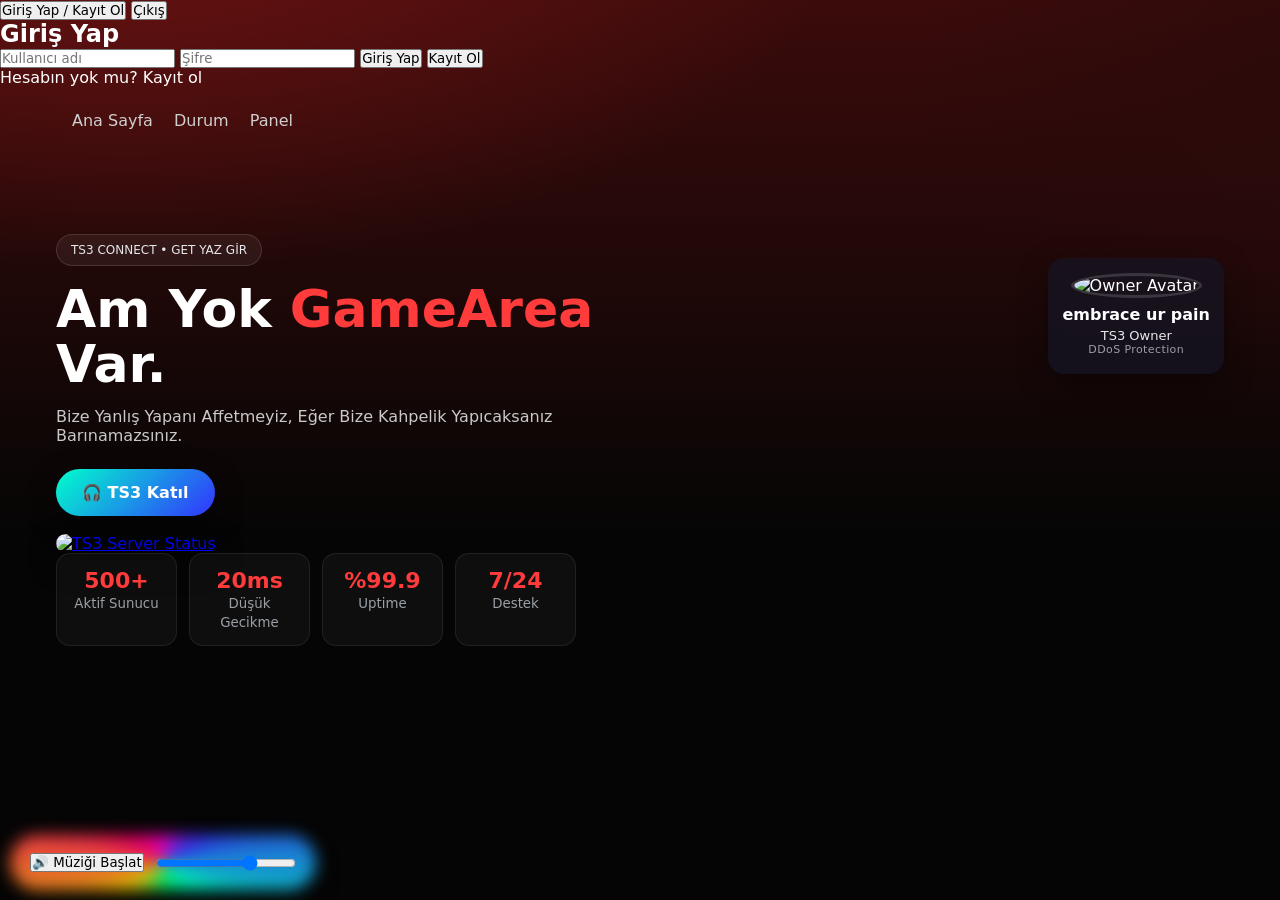
==== index.html @ 4b2b4528 "Update index.html" ====
<!DOCTYPE html>
<html lang="tr">
<head>
  <meta charset="UTF-8" />
  <meta name="viewport" content="width=device-width, initial-scale=1.0"/>
  <title>GameArea TS3 Music Bot</title>
  <link rel="stylesheet" href="css/style.css" />
</head>
<body>
    <div class="auth-bar">
  <span id="welcomeText"></span>
  <button id="openAuth" class="auth-btn">Giriş Yap / Kayıt Ol</button>
  <button id="logoutBtn" class="auth-btn hidden">Çıkış</button>
</div>

<div id="authModal" class="modal hidden">
  <div class="modal-content">
    <h2 id="authTitle">Giriş Yap</h2>

    <input type="text" id="username" placeholder="Kullanıcı adı">
    <input type="password" id="password" placeholder="Şifre">

    <button id="loginBtn">Giriş Yap</button>
    <button id="registerBtn">Kayıt Ol</button>

    <p class="switch-auth" id="switchAuth">Hesabın yok mu? Kayıt ol</p>
  </div>
</div>
  <header class="navbar">
    <nav>
      <a href="#">Ana Sayfa</a>
      <a href="#">Durum</a>
      <a href="#">Panel</a>
    </nav>
  </header>

  <main class="hero-wrap">
    <section class="hero-left">
      <span class="pill">TS3 CONNECT • GET YAZ GİR</span>
      <h1>Am Yok <span>GameArea</span> Var.</h1>
      <p>
        Bize Yanlış Yapanı Affetmeyiz, Eğer Bize Kahpelik Yapıcaksanız Barınamazsınız.
      </p>

      <div class="cta">
        <a class="join-ts" href="ts3server://get:9987">
  🎧 TS3 Katıl
</a>
      </div>
      <div class="ts3-status">
  <a href="https://www.gametracker.com/server_info/51.210.203.176:9987/" target="_blank" rel="noreferrer">
    <img 
      src="https://cache.gametracker.com/server_info/51.210.203.176:9987/b_560_95_1.png"
      alt="TS3 Server Status"
    />
  </a>
</div>


      <div class="stats">
        <div class="stat"><b>500+</b><small>Aktif Sunucu</small></div>
        <div class="stat"><b>20ms</b><small>Düşük Gecikme</small></div>
        <div class="stat"><b>%99.9</b><small>Uptime</small></div>
        <div class="stat"><b>7/24</b><small>Destek</small></div>
      </div>
    </section>

    <aside class="hero-right">
     <div class="owners">
  <div class="owner-card">
    <img src="assets/owner.png" alt="Owner Avatar">
    <div class="owner-name">embrace ur pain</div>
    <div class="owner-role">
      TS3 Owner <span class="owner-motto">DDoS Protection</span>
    </div>
  </div>
</div>
      </div>
    </aside>
  </main>
<canvas id="snow"></canvas>
</body>
</html>
<div class="music-controls">
  <button id="musicToggle" class="music-btn">🔊 Müziği Başlat</button>

  <input 
    type="range" 
    id="volumeControl" 
    min="0" 
    max="100" 
    value="70"
  >
</div>

<audio id="bgMusic" src="assets/gamearea.mp3"></audio>
</button>

<audio id="bgm" src="assets/gamearea.mp3" preload="auto" loop></audio>
<script src="js/main.js"></script>
---- css/style.css ----
:root{
  --bg1:#3b0b0b;
  --bg2:#050505;
  --card:#0f0f12;
  --muted:#9aa0a6;
  --red:#ff3b3b;
  --green:#22c55e;
}

*{box-sizing:border-box;margin:0;padding:0;font-family:Inter,system-ui,Arial}

body{
  min-height:100vh;
  color:#fff;
  background:
    radial-gradient(1200px 600px at 10% -10%, #6b1212 0%, transparent 60%),
    radial-gradient(900px 500px at 110% 10%, #2a0a0a 0%, transparent 55%),
    linear-gradient(180deg, var(--bg1), var(--bg2) 60%);
}

.navbar{
  max-width:1200px;
  margin:0 auto;
  padding:24px 16px;
  display:flex;
  justify-content:space-between;
  align-items:center;
}

.brand{font-weight:800;color:#00ff8c;font-size:22px}
.navbar a{color:#cfcfcf;text-decoration:none;margin-left:16px}
.navbar a:hover{color:#fff}

.hero-wrap{
  max-width:1200px;
  margin:0 auto;
  padding:80px 16px 40px;
  display:grid;
  grid-template-columns: 1.1fr .9fr;
  gap:32px;
}

.pill{
  display:inline-block;
  padding:8px 14px;
  border-radius:999px;
  background:rgba(255,255,255,.06);
  border:1px solid rgba(255,255,255,.12);
  margin-bottom:16px;
  font-size:12px;
  color:#e5e7eb;
}

.hero-left h1{font-size:52px;line-height:1.05;margin-bottom:16px}
.hero-left h1 span{color:var(--red)}
.hero-left p{color:#c9c9c9;max-width:560px;margin-bottom:24px}

.cta{display:flex;gap:12px;margin-bottom:18px}

.btn{
  padding:12px 18px;border-radius:12px;text-decoration:none;font-weight:700;border:1px solid transparent;
}
.btn.primary{
  background:linear-gradient(180deg,#ff5b5b,#ff2b2b);
  color:#fff;box-shadow:0 10px 30px rgba(255,59,59,.35);
}
.btn.ghost{
  background:rgba(255,255,255,.04);
  border-color:rgba(255,255,255,.12);
  color:#fff;
}

.perks{display:flex;gap:16px;color:#cfd3d8;margin-bottom:26px;flex-wrap:wrap}

.stats{display:grid;grid-template-columns:repeat(4,1fr);gap:12px;max-width:520px}
.stat{
  background:rgba(255,255,255,.04);
  border:1px solid rgba(255,255,255,.08);
  border-radius:14px;
  padding:14px 10px;
  text-align:center;
}
.stat b{display:block;color:var(--red);font-size:22px}
.stat small{color:var(--muted)}

.hero-right{display:flex;align-items:flex-start;justify-content:flex-end}

.status-card{
  width:100%;max-width:420px;
  background:
    linear-gradient(180deg, rgba(255,255,255,.06), rgba(255,255,255,.02)),
    var(--card);
  border:1px solid rgba(255,255,255,.12);
  border-radius:22px;
  padding:18px;
  box-shadow:0 30px 80px rgba(0,0,0,.55), inset 0 1px 0 rgba(255,255,255,.08);
}

.status-head{display:flex;align-items:center;justify-content:space-between;margin-bottom:14px}
.status-head small{color:var(--muted)}
.badge{padding:6px 12px;border-radius:999px;font-weight:700;font-size:12px}
.badge.online{background:rgba(34,197,94,.15);color:var(--green);border:1px solid rgba(34,197,94,.35)}

.status-grid{display:grid;grid-template-columns:repeat(2,1fr);gap:10px;margin:14px 0 18px}
.status-grid > div{
  background:rgba(255,255,255,.04);
  border:1px solid rgba(255,255,255,.08);
  border-radius:14px;
  padding:12px;
}
.status-grid strong{display:block;color:#e5e7eb;font-size:12px}
.status-grid span{color:#cfd3d8}

.card-actions{display:flex;gap:10px}

/* Müzik butonu */
.sound-hint{
  position: fixed;
  right: 18px;
  bottom: 18px;
  background: rgba(0,0,0,.6);
  border: 1px solid rgba(255,255,255,.2);
  backdrop-filter: blur(6px);
  padding: 10px 14px;
  border-radius: 999px;
  cursor: pointer;
  font-weight: 700;
  box-shadow: 0 10px 30px rgba(0,0,0,.5);
}

@media (max-width: 900px){
  .hero-wrap{grid-template-columns:1fr}
  .stats{grid-template-columns:repeat(2,1fr)}
}
#snow {
  position: fixed;
  inset: 0;
  pointer-events: none;
  z-index: 5;
}
.music-btn::before {
  content: "";
  position: absolute;
  inset: -8px;              /* Etrafındaki renkli alanı küçülttük */
  border-radius: 999px;
  background: linear-gradient(
    90deg,
    #ff0066,
    #7c7cff,
    #00f2ff,
    #7cff00,
    #ffb703,
    #ff0066
  );
  filter: blur(10px);      /* Blur'u azalttık */
  z-index: -1;
  animation: spin 4s linear infinite;
}

@keyframes spin {
  from { filter: blur(10px) hue-rotate(0deg); }
  to   { filter: blur(10px) hue-rotate(360deg); }
}

.music-btn::before {
  content: "";
  position: absolute;
  inset: -6px;
  border-radius: 999px;
  background: conic-gradient(
    #ff00cc,
    #3333ff,
    #00ffcc,
    #00ff66,
    #ffcc00,
    #ff0066,
    #ff00cc
  );
  filter: blur(8px);
  opacity: .9;
  z-index: -1;
  animation: spin 6s linear infinite;
}

.music-btn.paused::before {
  animation-play-state: paused;
  opacity: .5;
}

@keyframes spin {
  to { transform: rotate(360deg); }
}
.join-ts {
  display: inline-block;
  padding: 14px 26px;
  border-radius: 999px;
  font-weight: 800;
  text-decoration: none;
  color: #fff;
  background: linear-gradient(135deg, #00ffcc, #3333ff);
  box-shadow: 0 10px 30px rgba(0,0,0,.35);
  transition: transform 0.2s ease, box-shadow .15s ease;
}

.join-ts:hover {
  transform: translateY(-2px) scale(1.03);
  box-shadow: 0 14px 40px rgba(0,0,0,.45);
}
.ts3-status img {
  max-width: 100%;
  border-radius: 12px;
  box-shadow: 0 10px 30px rgba(0,0,0,.35);
}
.owners {
  display: grid;
  grid-template-columns: repeat(auto-fit, minmax(160px, 1fr));
  gap: 16px;
  margin-top: 24px;
}

.owner-card {
  background: rgba(20, 24, 40, .65);
  border-radius: 16px;
  padding: 18px 14px;
  text-align: center;
  backdrop-filter: blur(8px);
  box-shadow: 0 10px 30px rgba(0,0,0,.35);
}

.owner-card img {
  width: 86px;
  height: 86px;
  border-radius: 50%;
  object-fit: cover;
  margin-bottom: 10px;
  box-shadow: 0 0 0 3px rgba(255,255,255,.15);
}

.owner-name {
  font-weight: 800;
  color: #fff;
  margin-bottom: 4px;
}

.owner-role {
  font-size: 13px;
  opacity: .9;
}

.owner-motto {
  display: block;
  font-size: 11px;
  opacity: .65;
  letter-spacing: .4px;
}
.music-controls {
  position: fixed;
  left: 16px;
  bottom: 16px;
  z-index: 9999;

  display: flex;
  align-items: center;
  gap: 12px;

  background: rgba(10, 10, 20, 0.6);
  backdrop-filter: blur(10px);
  padding: 12px 14px;
  border-radius: 16px;
  box-shadow: 0 10px 30px rgba(0, 0, 0, 0.4);
}

#volumeControl {
  width: 140px;
}
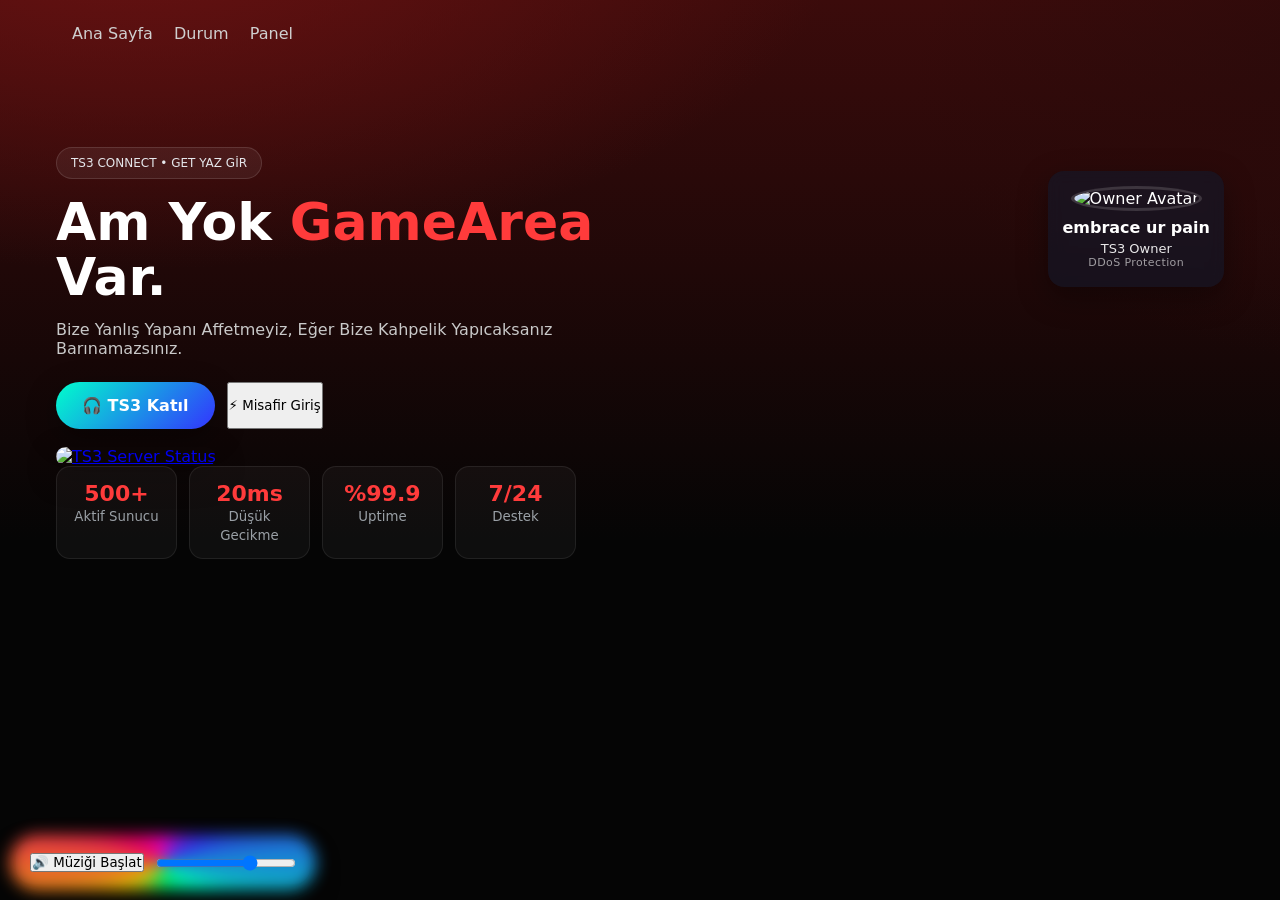
==== commit eaa7635d: "Update index.html" ====
--- a/index.html
+++ b/index.html
@@ -7,25 +7,8 @@
   <link rel="stylesheet" href="css/style.css" />
 </head>
 <body>
-    <div class="auth-bar">
-  <span id="welcomeText"></span>
-  <button id="openAuth" class="auth-btn">Giriş Yap / Kayıt Ol</button>
-  <button id="logoutBtn" class="auth-btn hidden">Çıkış</button>
-</div>
 
-<div id="authModal" class="modal hidden">
-  <div class="modal-content">
-    <h2 id="authTitle">Giriş Yap</h2>
-
-    <input type="text" id="username" placeholder="Kullanıcı adı">
-    <input type="password" id="password" placeholder="Şifre">
-
-    <button id="loginBtn">Giriş Yap</button>
-    <button id="registerBtn">Kayıt Ol</button>
-
-    <p class="switch-auth" id="switchAuth">Hesabın yok mu? Kayıt ol</p>
-  </div>
-</div>
+  <!-- NAV -->
   <header class="navbar">
     <nav>
       <a href="#">Ana Sayfa</a>
@@ -34,6 +17,7 @@
     </nav>
   </header>
 
+  <!-- HERO -->
   <main class="hero-wrap">
     <section class="hero-left">
       <span class="pill">TS3 CONNECT • GET YAZ GİR</span>
@@ -43,19 +27,20 @@
       </p>
 
       <div class="cta">
-        <a class="join-ts" href="ts3server://get:9987">
-  🎧 TS3 Katıl
-</a>
+        <a class="join-ts" href="ts3server://get:9987">🎧 TS3 Katıl</a>
+        <button id="guestLogin" class="guest-btn">⚡ Misafir Giriş</button>
       </div>
+
+      <p id="guestWelcome" class="guest-welcome hidden"></p>
+
       <div class="ts3-status">
-  <a href="https://www.gametracker.com/server_info/51.210.203.176:9987/" target="_blank" rel="noreferrer">
-    <img 
-      src="https://cache.gametracker.com/server_info/51.210.203.176:9987/b_560_95_1.png"
-      alt="TS3 Server Status"
-    />
-  </a>
-</div>
-
+        <a href="https://www.gametracker.com/server_info/51.210.203.176:9987/" target="_blank" rel="noreferrer">
+          <img 
+            src="https://cache.gametracker.com/server_info/51.210.203.176:9987/b_560_95_1.png"
+            alt="TS3 Server Status"
+          />
+        </a>
+      </div>
 
       <div class="stats">
         <div class="stat"><b>500+</b><small>Aktif Sunucu</small></div>
@@ -66,35 +51,29 @@
     </section>
 
     <aside class="hero-right">
-     <div class="owners">
-  <div class="owner-card">
-    <img src="assets/owner.png" alt="Owner Avatar">
-    <div class="owner-name">embrace ur pain</div>
-    <div class="owner-role">
-      TS3 Owner <span class="owner-motto">DDoS Protection</span>
-    </div>
-  </div>
-</div>
+      <div class="owners">
+        <div class="owner-card">
+          <img src="assets/owner.png" alt="Owner Avatar">
+          <div class="owner-name">embrace ur pain</div>
+          <div class="owner-role">
+            TS3 Owner <span class="owner-motto">DDoS Protection</span>
+          </div>
+        </div>
       </div>
     </aside>
   </main>
-<canvas id="snow"></canvas>
+
+  <!-- MUSIC -->
+  <div class="music-controls">
+    <button id="musicToggle" class="music-btn">🔊 Müziği Başlat</button>
+    <input type="range" id="volumeControl" min="0" max="100" value="70">
+  </div>
+  <audio id="bgMusic" src="assets/gamearea.mp3" preload="auto"></audio>
+
+  <!-- EFFECT -->
+  <canvas id="snow"></canvas>
+
+  <!-- JS -->
+  <script src="js/main.js"></script>
 </body>
 </html>
-<div class="music-controls">
-  <button id="musicToggle" class="music-btn">🔊 Müziği Başlat</button>
-
-  <input 
-    type="range" 
-    id="volumeControl" 
-    min="0" 
-    max="100" 
-    value="70"
-  >
-</div>
-
-<audio id="bgMusic" src="assets/gamearea.mp3"></audio>
-</button>
-
-<audio id="bgm" src="assets/gamearea.mp3" preload="auto" loop></audio>
-<script src="js/main.js"></script>
--- a/css/style.css
+++ b/css/style.css
@@ -273,3 +273,79 @@
 #volumeControl {
   width: 140px;
 }
+.auth-bar {
+  position: fixed;
+  top: 20px;
+  right: 20px;
+  z-index: 9999;
+  display: flex;
+  align-items: center;
+  gap: 10px;
+}
+
+.auth-btn {
+  padding: 10px 16px;
+  border-radius: 999px;
+  border: none;
+  background: #0b1220;
+  color: #fff;
+  cursor: pointer;
+  box-shadow: 0 6px 20px rgba(0,0,0,.35);
+}
+
+#welcomeText {
+  color: #fff;
+  font-weight: 600;
+}
+
+.hidden {
+  display: none;
+}
+
+.modal {
+  position: fixed;
+  inset: 0;
+  background: rgba(0,0,0,.6);
+  backdrop-filter: blur(8px);
+  display: flex;
+  align-items: center;
+  justify-content: center;
+  z-index: 10000;
+}
+
+.modal-content {
+  background: #0b1220;
+  padding: 24px;
+  border-radius: 16px;
+  width: 280px;
+  display: flex;
+  flex-direction: column;
+  gap: 10px;
+  color: #fff;
+  box-shadow: 0 20px 50px rgba(0,0,0,.5);
+}
+
+.modal-content input {
+  padding: 10px;
+  border-radius: 8px;
+  border: none;
+  outline: none;
+}
+
+.modal-content button {
+  padding: 10px;
+  border-radius: 8px;
+  border: none;
+  cursor: pointer;
+  font-weight: 600;
+}
+
+#loginBtn { background: #22c55e; }
+#registerBtn { background: #3b82f6; }
+
+.switch-auth {
+  font-size: 12px;
+  opacity: .8;
+  cursor: pointer;
+  text-align: center;
+}
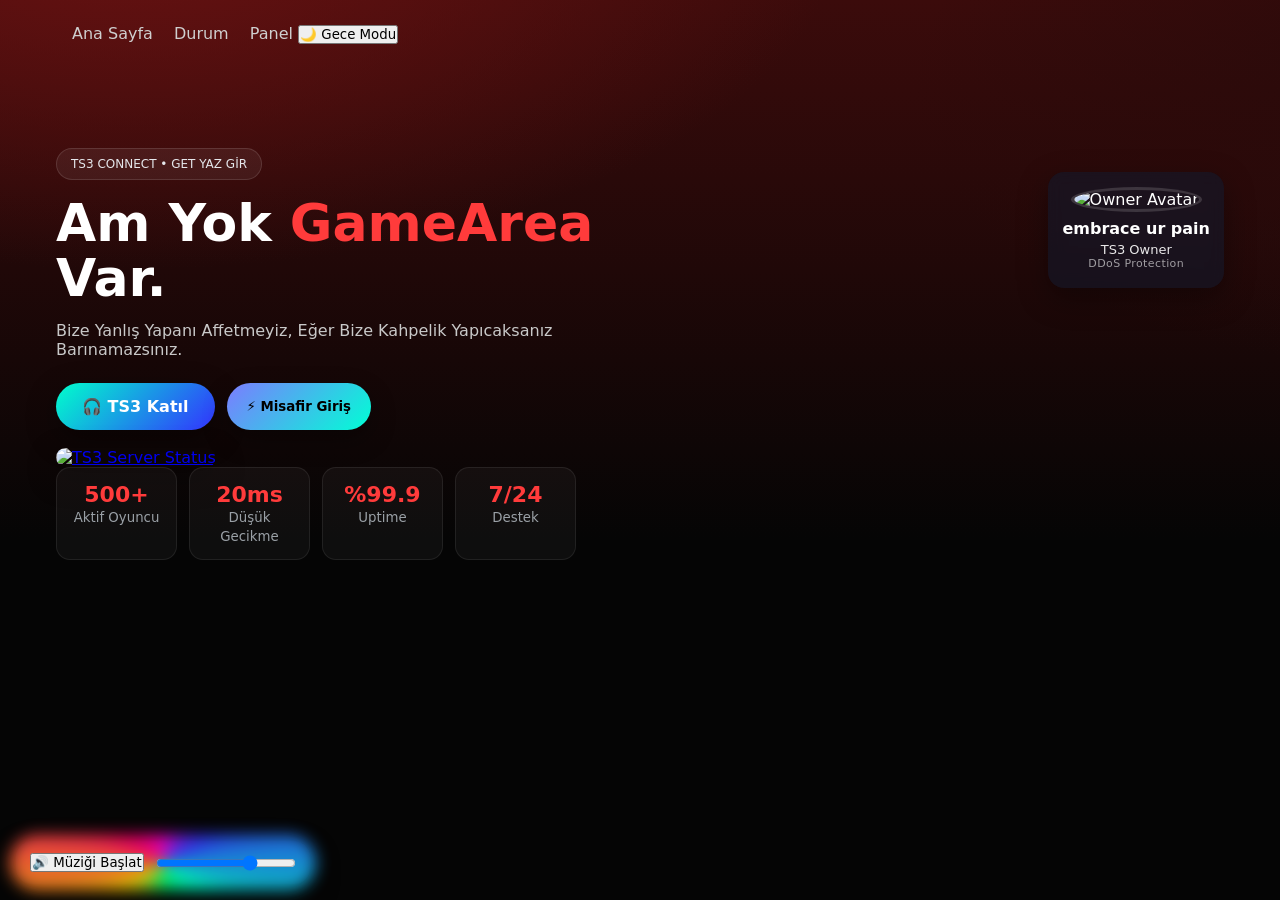
==== commit d61363f4: "Update index.html" ====
--- a/index.html
+++ b/index.html
@@ -14,6 +14,8 @@
       <a href="#">Ana Sayfa</a>
       <a href="#">Durum</a>
       <a href="#">Panel</a>
+      
+      <button id="themeToggle" class="theme-btn">🌙 Gece Modu</button>
     </nav>
   </header>
 
@@ -43,7 +45,7 @@
       </div>
 
       <div class="stats">
-        <div class="stat"><b>500+</b><small>Aktif Sunucu</small></div>
+        <div class="stat"><b>500+</b><small>Aktif Oyuncu</small></div>
         <div class="stat"><b>20ms</b><small>Düşük Gecikme</small></div>
         <div class="stat"><b>%99.9</b><small>Uptime</small></div>
         <div class="stat"><b>7/24</b><small>Destek</small></div>
--- a/css/style.css
+++ b/css/style.css
@@ -349,3 +349,55 @@
   cursor: pointer;
   text-align: center;
 }
+.guest-btn {
+  padding: 14px 22px;
+  border-radius: 999px;
+  border: none;
+  font-weight: 700;
+  cursor: pointer;
+  color: #fff;
+  background: linear-gradient(135deg, #7c7cff, #00ffd5);
+  box-shadow: 0 10px 25px rgba(0,0,0,.35);
+  transition: transform .15s ease, box-shadow .15s ease;
+}
+
+.guest-btn:hover {
+  transform: translateY(-1px) scale(1.03);
+  box-shadow: 0 14px 35px rgba(0,0,0,.45);
+}
+
+.guest-welcome {
+  margin-top: 10px;
+  font-weight: 700;
+  color: #aefcff;
+}
+
+.hidden {
+  display: none !important;
+}
+#snow {
+  position: fixed;
+  inset: 0;
+  pointer-events: none;
+  z-index: 1;
+}
+
+.guest-btn {
+  background: linear-gradient(135deg, #7c7cff, #00ffd5);
+  color: #000;
+  border: none;
+  padding: 12px 20px;
+  border-radius: 999px;
+  font-weight: 700;
+  cursor: pointer;
+}
+
+.guest-welcome {
+  margin-top: 10px;
+  font-weight: 700;
+  color: #9effff;
+}
+
+.hidden {
+  display: none;
+}
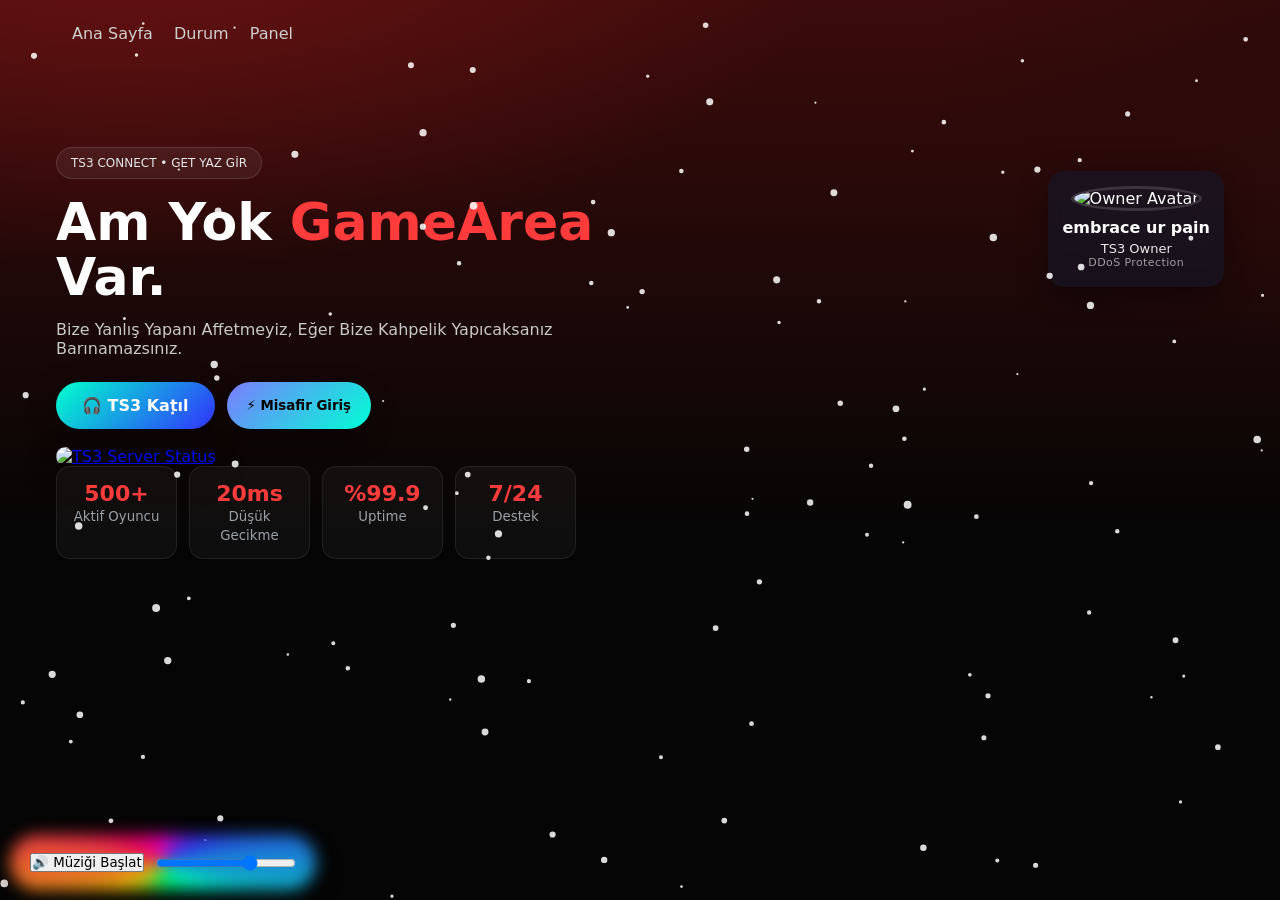
==== commit 3c3abc42: "Update index.html" ====
--- a/index.html
+++ b/index.html
@@ -14,8 +14,6 @@
       <a href="#">Ana Sayfa</a>
       <a href="#">Durum</a>
       <a href="#">Panel</a>
-      
-      <button id="themeToggle" class="theme-btn">🌙 Gece Modu</button>
     </nav>
   </header>
 
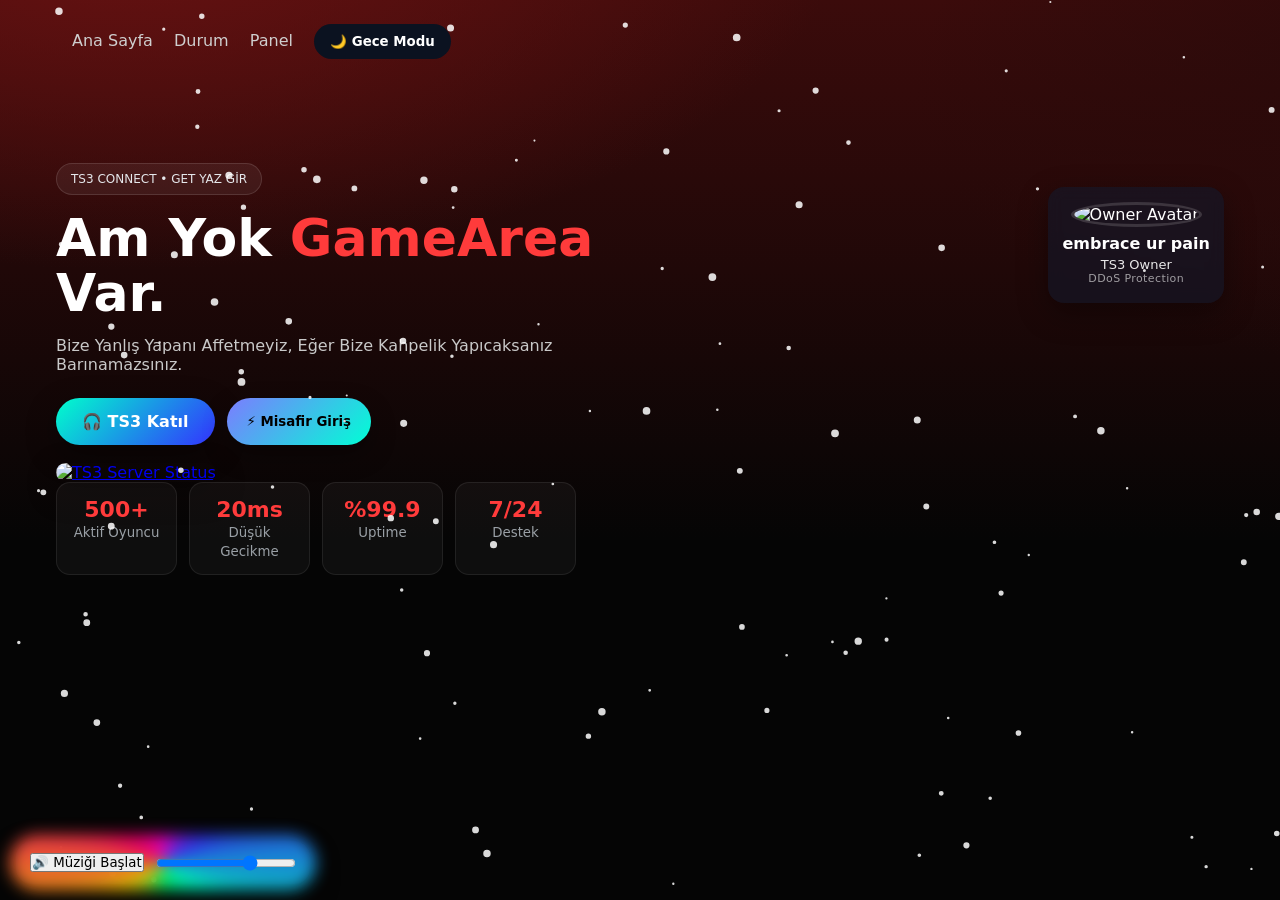
==== commit 5165bb5b: "Update index.html" ====
--- a/index.html
+++ b/index.html
@@ -14,6 +14,8 @@
       <a href="#">Ana Sayfa</a>
       <a href="#">Durum</a>
       <a href="#">Panel</a>
+
+      <button id="themeToggle" class="theme-btn">🌙 Gece Modu</button>
     </nav>
   </header>
 
@@ -21,7 +23,7 @@
   <main class="hero-wrap">
     <section class="hero-left">
       <span class="pill">TS3 CONNECT • GET YAZ GİR</span>
-      <h1>Am Yok <span>GameArea</span> Var.</h1>
+      <h1 id="heroTitle">Am Yok <span>GameArea</span> Var.</h1>
       <p>
         Bize Yanlış Yapanı Affetmeyiz, Eğer Bize Kahpelik Yapıcaksanız Barınamazsınız.
       </p>
--- a/css/style.css
+++ b/css/style.css
@@ -401,3 +401,143 @@
 .hidden {
   display: none;
 }
+.cursor-trail {
+  position: fixed;
+  width: 10px;
+  height: 10px;
+  border-radius: 50%;
+  pointer-events: none;
+  background: radial-gradient(circle, rgba(0,255,213,0.9), rgba(0,255,213,0));
+  filter: blur(1px);
+  animation: trailFade 0.6s linear forwards;
+  z-index: 99999;
+}
+
+@keyframes trailFade {
+  to {
+    transform: scale(2.5);
+    opacity: 0;
+  }
+}
+/* 🌙 / ☀️ Theme Button */
+.theme-btn {
+  margin-left: 16px;
+  padding: 10px 16px;
+  border-radius: 999px;
+  border: none;
+  cursor: pointer;
+  background: #0b1220;
+  color: #fff;
+  font-weight: 600;
+  transition: .25s;
+}
+
+.theme-btn:hover {
+  transform: scale(1.05);
+  box-shadow: 0 0 15px rgba(255,255,255,.25);
+}
+
+/* ☀️ Light Mode */
+body.light {
+  background: #f5f7fb;
+  color: #0b1220;
+}
+
+body.light .navbar {
+  background: rgba(255,255,255,.9);
+  backdrop-filter: blur(10px);
+}
+
+body.light .hero-wrap {
+  background: linear-gradient(180deg, #ffffff, #eef2ff);
+}
+
+body.light .music-btn,
+body.light .guest-btn {
+  background: #e5e7eb;
+  color: #0b1220;
+}
+
+body.light .owner-card {
+  background: #ffffff;
+  color: #0b1220;
+  box-shadow: 0 10px 30px rgba(0,0,0,.1);
+}
+/* ☀️ LIGHT MODE – SOFT & PREMIUM DOKUNUŞ (MEVCUDA EK) */
+body.light{
+  background:
+    radial-gradient(1200px 600px at 10% -10%, #ffffff 0%, transparent 60%),
+    radial-gradient(900px 500px at 110% 10%, #e9edff 0%, transparent 55%),
+    linear-gradient(180deg, #f7f9ff, #eef2ff 60%);
+  color:#0b1220;
+}
+
+/* Hero alanı daha cam gibi */
+body.light .hero-wrap{
+  background: linear-gradient(180deg, rgba(255,255,255,.9), rgba(238,242,255,.9));
+  border-radius: 18px;
+  box-shadow: 0 20px 50px rgba(15,23,42,.12);
+}
+
+/* Kartlar soft cam */
+body.light .owner-card,
+body.light .stat,
+body.light .status-card{
+  background: rgba(255,255,255,.85);
+  border: 1px solid rgba(15,23,42,.08);
+  box-shadow: 0 10px 30px rgba(15,23,42,.12);
+  backdrop-filter: blur(8px);
+}
+
+/* Navbar soft cam */
+body.light .navbar{
+  background: rgba(255,255,255,.75);
+  border-bottom: 1px solid rgba(15,23,42,.06);
+  box-shadow: 0 10px 25px rgba(15,23,42,.08);
+}
+
+/* Butonlar soft gradient */
+body.light .music-btn,
+body.light .guest-btn,
+body.light .join-ts,
+body.light .theme-btn{
+  background: linear-gradient(135deg, #ffffff, #e9edff);
+  color:#0b1220;
+  box-shadow: 0 10px 25px rgba(15,23,42,.18);
+}
+
+body.light .music-btn:hover,
+body.light .guest-btn:hover,
+body.light .join-ts:hover,
+body.light .theme-btn:hover{
+  transform: translateY(-2px) scale(1.04);
+  box-shadow: 0 14px 35px rgba(15,23,42,.25);
+}
+
+/* Light modda kar efekti biraz daha soft görünsün */
+body.light #snow{
+  opacity: .6;
+}
+/* 🎉 CONFETTI */
+.confetti {
+  position: fixed;
+  width: 8px;
+  height: 12px;
+  border-radius: 2px;
+  pointer-events: none;
+  z-index: 999999;
+  opacity: .95;
+}
+/* 🔔 TS3 Katıl – Shake Uyarı */
+.join-ts.shake {
+  animation: ts3Shake 0.6s ease-in-out;
+}
+
+@keyframes ts3Shake {
+  0%   { transform: translateX(0); }
+  20%  { transform: translateX(-6px); }
+  40%  { transform: translateX(6px); }
+  60%  { transform: translateX(-4px); }
+  80%  { transform: translateX(4px); }
+  100% { transform: translateX(0); }
+}
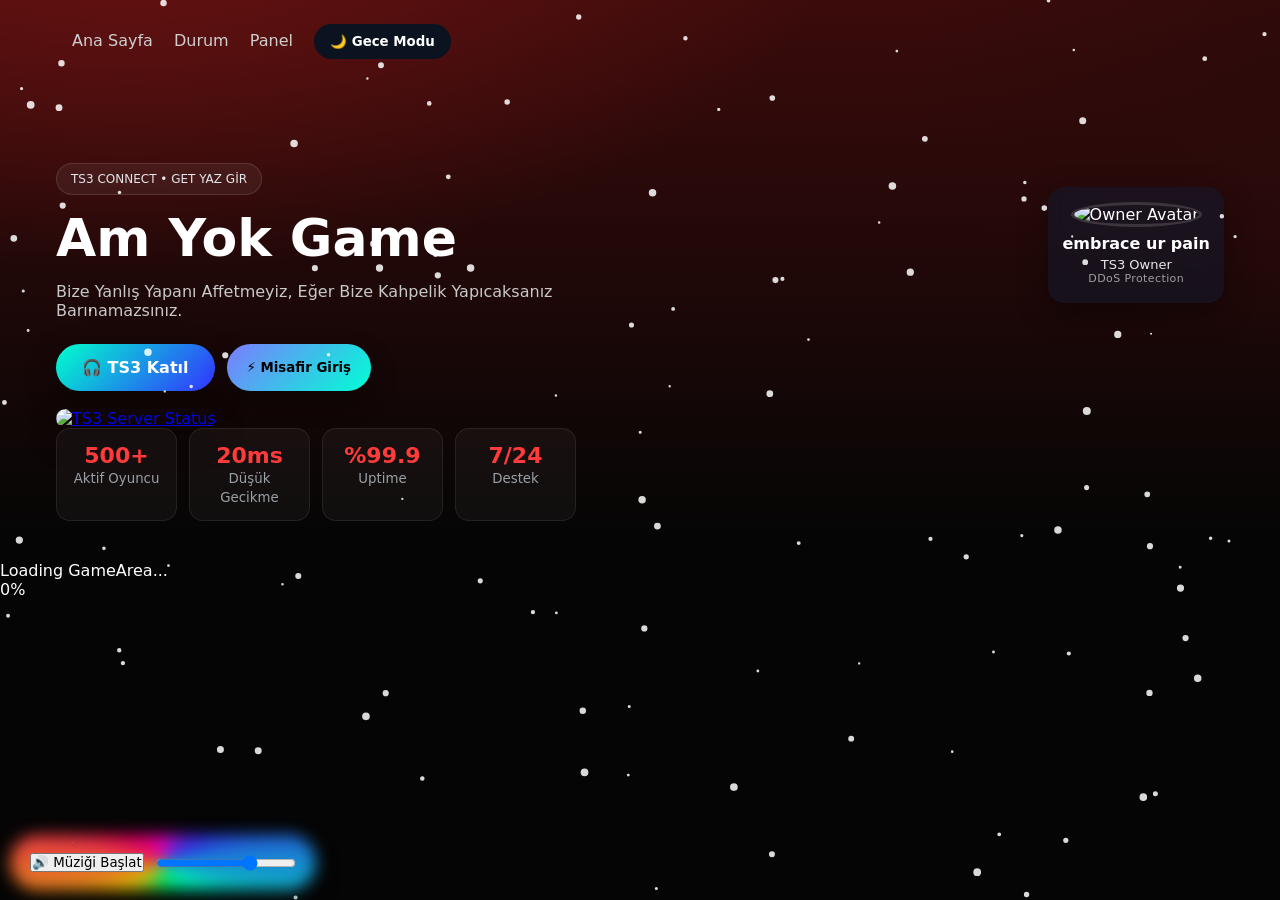
==== commit 08f4825b: "Update index.html" ====
--- a/index.html
+++ b/index.html
@@ -77,5 +77,15 @@
 
   <!-- JS -->
   <script src="js/main.js"></script>
+  <!-- 🎮 LOADING INTRO -->
+<div id="introLoader" class="intro-loader">
+  <div class="intro-box">
+    <div class="intro-title">Loading GameArea...</div>
+    <div class="intro-bar">
+      <span id="introProgress"></span>
+    </div>
+    <div class="intro-percent" id="introPercent">0%</div>
+  </div>
+</div>
 </body>
 </html>
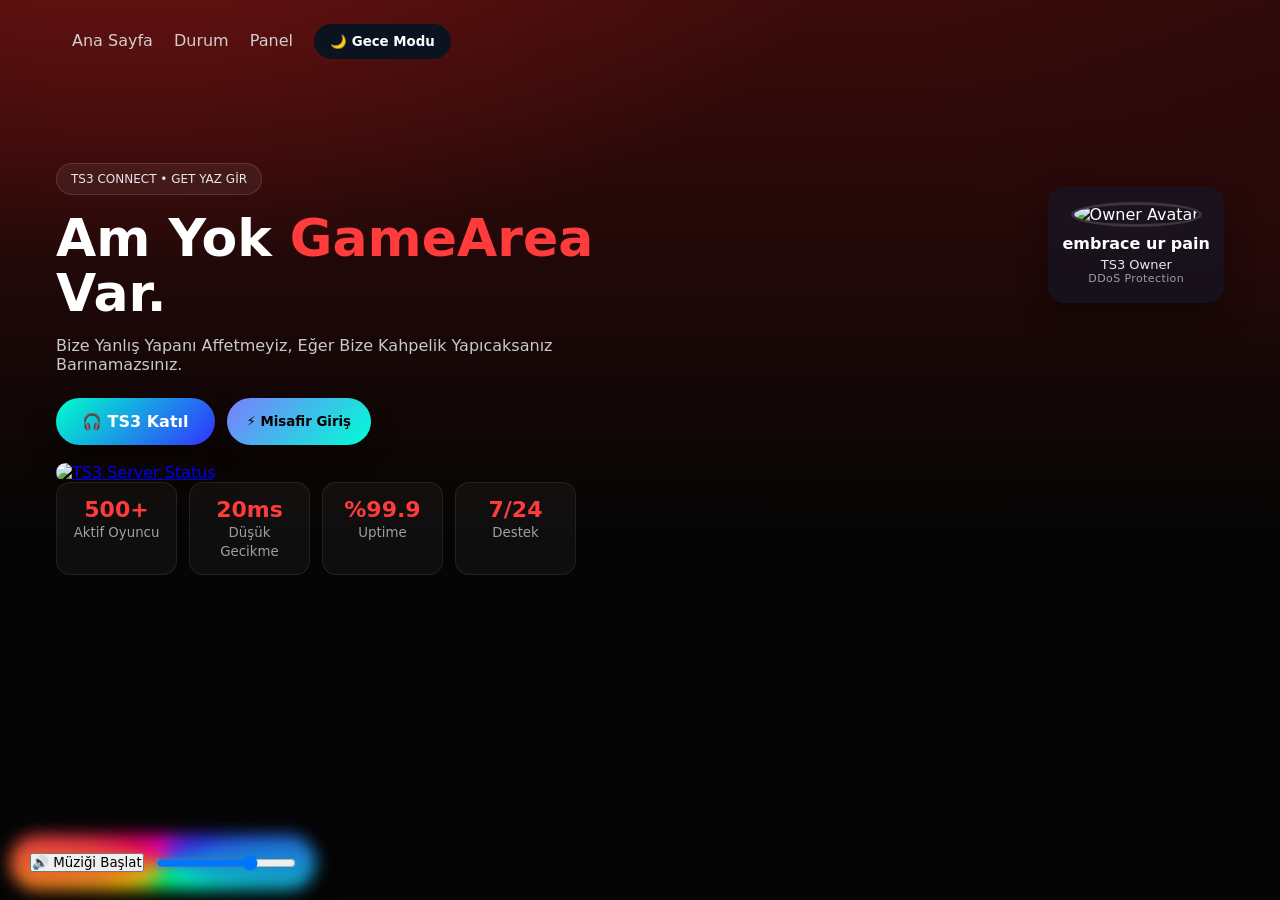
==== commit 37ac2a14: "Update index.html" ====
--- a/index.html
+++ b/index.html
@@ -13,7 +13,7 @@
     <nav>
       <a href="#">Ana Sayfa</a>
       <a href="#">Durum</a>
-      <a href="#">Panel</a>
+      <a href="panel/login.html">Panel</a>
 
       <button id="themeToggle" class="theme-btn">🌙 Gece Modu</button>
     </nav>
@@ -77,15 +77,5 @@
 
   <!-- JS -->
   <script src="js/main.js"></script>
-  <!-- 🎮 LOADING INTRO -->
-<div id="introLoader" class="intro-loader">
-  <div class="intro-box">
-    <div class="intro-title">Loading GameArea...</div>
-    <div class="intro-bar">
-      <span id="introProgress"></span>
-    </div>
-    <div class="intro-percent" id="introPercent">0%</div>
-  </div>
-</div>
 </body>
 </html>
--- a/css/style.css
+++ b/css/style.css
@@ -541,3 +541,107 @@
   80%  { transform: translateX(4px); }
   100% { transform: translateX(0); }
 }
+/* 🎮 Intro Loader */
+.intro-loader {
+  position: fixed;
+  inset: 0;
+  background: radial-gradient(circle at top, #120018, #02010a 70%);
+  display: flex;
+  align-items: center;
+  justify-content: center;
+  z-index: 999999;
+  animation: introFadeIn .5s ease;
+}
+
+.intro-box {
+  text-align: center;
+  background: rgba(10, 10, 20, 0.75);
+  backdrop-filter: blur(12px);
+  padding: 30px 34px;
+  border-radius: 18px;
+  box-shadow: 0 0 40px rgba(124,124,255,.35);
+  border: 1px solid rgba(255,255,255,.12);
+}
+
+.intro-title {
+  font-weight: 900;
+  letter-spacing: 1px;
+  margin-bottom: 16px;
+  color: #aefcff;
+}
+
+.intro-bar {
+  width: 240px;
+  height: 10px;
+  background: rgba(255,255,255,.12);
+  border-radius: 999px;
+  overflow: hidden;
+  margin-bottom: 10px;
+}
+
+.intro-bar span {
+  display: block;
+  height: 100%;
+  width: 0%;
+  background: linear-gradient(90deg, #00ffd5, #7c7cff, #ff00cc);
+  border-radius: 999px;
+  box-shadow: 0 0 15px rgba(124,124,255,.8);
+  transition: width .2s ease;
+}
+
+.intro-percent {
+  font-size: 12px;
+  opacity: .75;
+}
+
+@keyframes introFadeIn {
+  from { opacity: 0 }
+  to { opacity: 1 }
+}
+
+.intro-hide {
+  animation: introOut .6s ease forwards;
+}
+
+@keyframes introOut {
+  to {
+    opacity: 0;
+    transform: scale(1.05);
+    pointer-events: none;
+  }
+}
+/* 💤 Idle Uyarı */
+.idle-hint {
+  position: fixed;
+  bottom: 90px;
+  right: 20px;
+  background: linear-gradient(135deg, #ff0066, #7c7cff);
+  color: #fff;
+  padding: 10px 16px;
+  border-radius: 999px;
+  font-weight: 700;
+  box-shadow: 0 10px 30px rgba(0,0,0,.45);
+  animation: idlePop .4s ease;
+  z-index: 9999;
+}
+
+@keyframes idlePop {
+  from { transform: scale(.6); opacity: 0; }
+  to   { transform: scale(1); opacity: 1; }
+}
+
+/* Hero yazısına idle titreme */
+.hero-left h1.idle {
+  animation: idleShake 0.4s ease-in-out infinite alternate;
+}
+
+@keyframes idleShake {
+  from { transform: translateX(-2px); }
+  to   { transform: translateX(2px); }
+}
+
+/* TS3 Katıl parlasın */
+.join-ts.idle {
+  box-shadow: 0 0 25px rgba(0,255,204,.9), 0 0 60px rgba(51,51,255,.6);
+  transform: scale(1.05);
+}
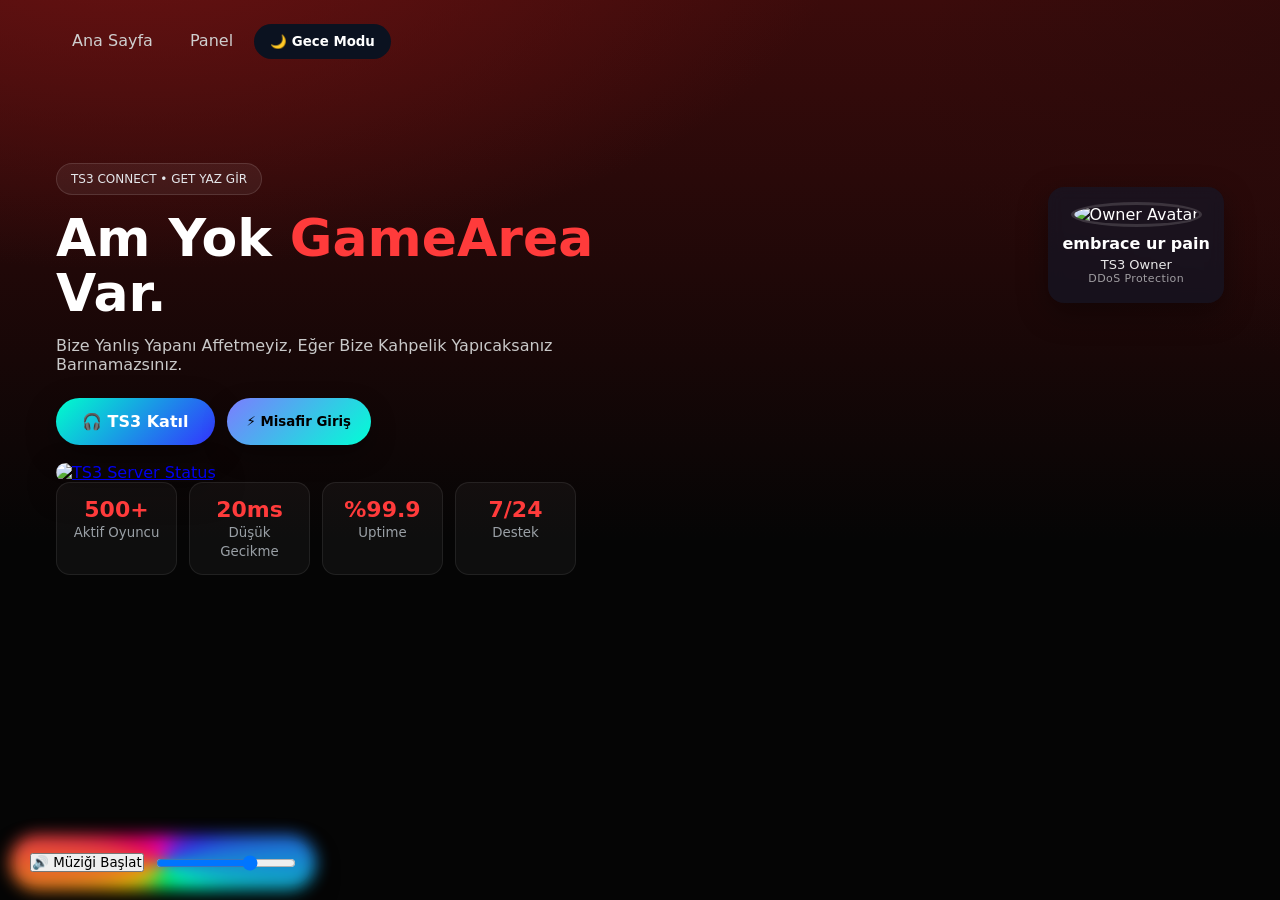
==== commit 8a060049: "Update index.html" ====
--- a/index.html
+++ b/index.html
@@ -12,7 +12,7 @@
   <header class="navbar">
     <nav>
       <a href="#">Ana Sayfa</a>
-      <a href="#">Durum</a>
+      <a href="oyun/kayit.html">
       <a href="panel/login.html">Panel</a>
 
       <button id="themeToggle" class="theme-btn">🌙 Gece Modu</button>
